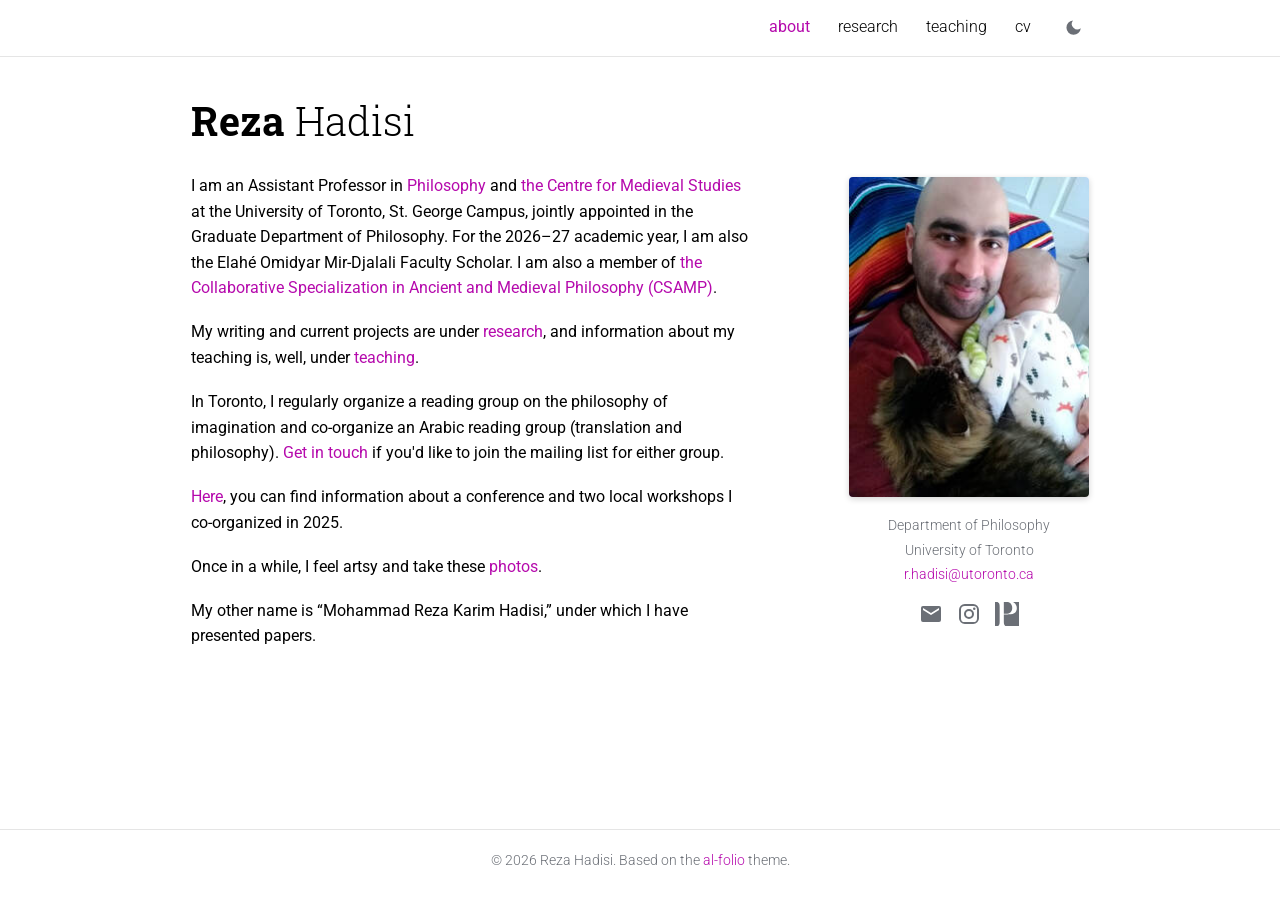
==== index.html @ bffade96 "Update index.html" ====
<!DOCTYPE html>
<html lang="en">
<head>
<meta charset="utf-8">
<meta name="viewport" content="width=device-width, initial-scale=1">
<title>Reza Hadisi – Philosophy, University of Toronto</title>
<meta name="description" content="Assistant Professor in Philosophy and the Centre for Medieval Studies, University of Toronto">
<link rel="canonical" href="https://rezahadisi.github.io/">
<link rel="icon" type="image/png" href="favicon.png">

<link rel="preconnect" href="https://fonts.googleapis.com">
<link rel="preconnect" href="https://fonts.gstatic.com" crossorigin>
<link rel="stylesheet" href="https://fonts.googleapis.com/css2?family=Roboto:wght@300;400;500;700&family=Roboto+Slab:wght@300;700&display=swap">
<link rel="stylesheet" href="/style.css">

<!-- Apply saved or system theme before first paint -->
<script>
(function () {
  try {
    var t = localStorage.getItem('theme');
    if (!t) t = window.matchMedia('(prefers-color-scheme: dark)').matches ? 'dark' : 'light';
    document.documentElement.setAttribute('data-theme', t);
  } catch (e) {}
})();
</script>

<!-- Google tag (gtag.js) -->
<script async src="https://www.googletagmanager.com/gtag/js?id=G-D5LY739W74"></script>
<script>
  window.dataLayer = window.dataLayer || [];
  function gtag(){dataLayer.push(arguments);}
  gtag('js', new Date());
  gtag('config', 'G-D5LY739W74');
</script>
</head>
<body>

<header class="site-header">
  <div class="bar">
    <button class="menu-btn" id="menu-btn" type="button" aria-label="Toggle menu" aria-controls="nav" aria-expanded="false">
      <svg viewBox="0 0 24 24" aria-hidden="true"><path d="M3 6h18v2H3zm0 5h18v2H3zm0 5h18v2H3z"/></svg>
    </button>

    <nav class="site-nav" id="nav" aria-label="Main">
      <a href="index.html" aria-current="page">about</a>
      <a href="research.html">research</a>
      <a href="teaching.html">teaching</a>
      <a href="cv.pdf" target="_blank" rel="noopener">cv</a>
      <button class="theme-toggle" id="theme-toggle" type="button" aria-label="Switch between light and dark mode">
        <svg class="icon-moon" viewBox="0 0 24 24" aria-hidden="true"><path d="M21 12.8A9 9 0 1 1 11.2 3a7 7 0 0 0 9.8 9.8z"/></svg>
        <svg class="icon-sun" viewBox="0 0 24 24" aria-hidden="true"><path d="M12 7a5 5 0 1 0 0 10 5 5 0 0 0 0-10zM11 1h2v3h-2zm0 19h2v3h-2zM1 11h3v2H1zm19 0h3v2h-3zM4.2 5.6l1.4-1.4 2.1 2.1-1.4 1.4zm12.1 12.1 1.4-1.4 2.1 2.1-1.4 1.4zM5.6 19.8l-1.4-1.4 2.1-2.1 1.4 1.4zM18.4 4.2l1.4 1.4-2.1 2.1-1.4-1.4z"/></svg>
      </button>
    </nav>
  </div>
</header>

<main>
  <h1 class="page-title"><b>Reza</b> Hadisi</h1>

  <div class="about">
    <aside class="profile">
      <img src="reza_hadisi.png" alt="Portrait of Reza Hadisi">
      <div class="contact">
        Department of Philosophy<br>
        University of Toronto<br>
        <a href="mailto:r.hadisi@utoronto.ca">r.hadisi@utoronto.ca</a>
      </div>
      <div class="social">
        <a href="mailto:r.hadisi@utoronto.ca" aria-label="Email">
          <svg viewBox="0 0 24 24" aria-hidden="true"><path d="M20 4H4a2 2 0 0 0-2 2v12a2 2 0 0 0 2 2h16a2 2 0 0 0 2-2V6a2 2 0 0 0-2-2zm0 4-8 5-8-5V6l8 5 8-5z"/></svg>
        </a>
        <a href="https://www.instagram.com/mrhadisi/" target="_blank" rel="noopener" aria-label="Instagram">
          <svg viewBox="0 0 24 24" aria-hidden="true"><path d="M7.8 2h8.4A5.8 5.8 0 0 1 22 7.8v8.4a5.8 5.8 0 0 1-5.8 5.8H7.8A5.8 5.8 0 0 1 2 16.2V7.8A5.8 5.8 0 0 1 7.8 2zm-.2 2A3.6 3.6 0 0 0 4 7.6v8.8A3.6 3.6 0 0 0 7.6 20h8.8a3.6 3.6 0 0 0 3.6-3.6V7.6A3.6 3.6 0 0 0 16.4 4zm9.65 1.5a1.25 1.25 0 1 1 0 2.5 1.25 1.25 0 0 1 0-2.5zM12 7a5 5 0 1 1 0 10 5 5 0 0 1 0-10zm0 2a3 3 0 1 0 0 6 3 3 0 0 0 0-6z"/></svg>
        </a>
        
        <a href="https://philpeople.org/profiles/reza-hadisi" target="_blank" rel="noopener" aria-label="PhilPeople profile" title="PhilPeople">
          <svg viewBox="0 0 206.86 206.86" aria-hidden="true"><path d="M116.98,99.13c5.83-1.58,11.03-4.49,15.6-8.74,10.67-9.69,16.01-22.6,16.01-38.72,0-8.93-1.55-17.13-4.66-24.59-3.1-7.46-7.54-13.53-13.31-18.22-5.25-4.39-11.28-7.34-18.08-8.87h-36.48V101.5h16.01c10.78,0,19.09-.79,24.91-2.37Z"/><path d="M153.79,0c3.9,1.78,7.62,4.02,11.14,6.75,15.46,11.76,23.2,27.45,23.2,47.05s-7.84,34.53-23.53,43.78c-8.17,4.79-18.08,7.68-29.73,8.66-3.7,.33-12.64,.49-26.79,.49h-32.02v58.65c0,11.11,.63,19.36,1.88,24.75,1.25,5.39,3.57,9.83,6.94,13.31,1.23,1.28,2.55,2.41,3.95,3.41h118.03V0h-53.06Z"/><path d="M34.89,11c-2.83-4.35-6.43-7.6-10.78-9.72-.96-.47-2-.89-3.09-1.28H0V206.86H27.51c1.4-1,2.71-2.13,3.95-3.41,3.48-3.48,5.83-7.9,7.02-13.23,1.2-5.33,1.8-13.61,1.8-24.83V44.98c0-9.37-.41-16.58-1.23-21.65-.82-5.06-2.21-9.17-4.17-12.33Z"/></svg>
        </a>

      </div>
    </aside>

    <p>I am an Assistant Professor in <a href="https://philosophy.utoronto.ca/">Philosophy</a> and <a href="https://www.medieval.utoronto.ca/">the Centre for Medieval Studies</a> at the University of Toronto, St. George Campus, jointly appointed in the Graduate Department of Philosophy. For the 2026–27 academic year, I am also the Elahé Omidyar Mir-Djalali Faculty Scholar. I am also a member of <a href="https://csamp.utoronto.ca/">the Collaborative Specialization in Ancient and Medieval Philosophy (CSAMP)</a>.</p>

    <p>My writing and current projects are under <a href="research.html">research</a>, and information about my teaching is, well, under <a href="teaching.html">teaching</a>.</p>

    <p>In Toronto, I regularly organize a reading group on the philosophy of imagination and co-organize an Arabic reading group (translation and philosophy). <a href="mailto:r.hadisi@utoronto.ca">Get in touch</a> if you'd like to join the mailing list for either group.</p>

    <p><a href="https://sites.google.com/view/globalphilosophy/home">Here</a>, you can find information about a conference and two local workshops I co-organized in 2025.</p>

    <p>Once in a while, I feel artsy and take these <a href="https://www.instagram.com/mrhadisi/" target="_blank" rel="noopener">photos</a>.</p>

    <p>My other name is “Mohammad Reza Karim Hadisi,” under which I have presented papers.</p>
  </div>
</main>

<footer class="site-footer">
  © 2026 Reza Hadisi. Based on the <a href="https://github.com/alshedivat/al-folio">al-folio</a> theme.
</footer>

<script>
(function () {
  var btn = document.getElementById('menu-btn');
  var nav = document.getElementById('nav');
  btn.addEventListener('click', function () {
    var open = nav.classList.toggle('open');
    btn.setAttribute('aria-expanded', open ? 'true' : 'false');
  });

  document.getElementById('theme-toggle').addEventListener('click', function () {
    var root = document.documentElement;
    var next = root.getAttribute('data-theme') === 'dark' ? 'light' : 'dark';
    root.setAttribute('data-theme', next);
    try { localStorage.setItem('theme', next); } catch (e) {}
  });
})();
</script>
</body>
</html>
---- style.css ----
/* Reza Hadisi: personal site. Based on the al-folio academic theme. */

:root {
  --bg: #ffffff;
  --text: #000000;
  --text-light: #6b6f76;
  --divider: rgba(0, 0, 0, 0.1);
  --accent: #b509ac;
  --accent-hover: #8a0883;
  --shadow: 0 2px 6px rgba(0, 0, 0, 0.18);
}

:root[data-theme="dark"] {
  --bg: #1c1c1d;
  --text: #f0f0f0;
  --text-light: #a3a7ad;
  --divider: rgba(255, 255, 255, 0.14);
  --accent: #2698ba;
  --accent-hover: #4fb8d8;
  --shadow: 0 2px 6px rgba(0, 0, 0, 0.6);
}

*,
*::before,
*::after { box-sizing: border-box; }

html { scroll-padding-top: 5rem; }

body {
  margin: 0;
  display: flex;
  flex-direction: column;
  min-height: 100vh;
  font-family: "Roboto", system-ui, -apple-system, "Segoe UI", sans-serif;
  font-size: 1rem;
  font-weight: 400;
  line-height: 1.6;
  color: var(--text);
  background: var(--bg);
  transition: background-color 0.2s ease, color 0.2s ease;
}

a {
  color: var(--accent);
  text-decoration: none;
}
a:hover { color: var(--accent-hover); text-decoration: underline; }
a:focus-visible,
button:focus-visible {
  outline: 2px solid var(--accent);
  outline-offset: 3px;
  border-radius: 2px;
}

/* ---------- Top bar ---------- */

.site-header {
  position: sticky;
  top: 0;
  z-index: 10;
  background: var(--bg);
  border-bottom: 1px solid var(--divider);
}

.bar {
  max-width: 930px;
  margin: 0 auto;
  padding: 0 1rem;
  min-height: 3.5rem;
  display: flex;
  align-items: center;
  justify-content: flex-end;
  flex-wrap: wrap;
}

.site-nav {
  display: flex;
  align-items: center;
  gap: 1.75rem;
}

.site-nav a {
  font-size: 1rem;
  font-weight: 300;
  color: var(--text);
  padding: 0.35rem 0;
  border-bottom: 2px solid transparent;
}
.site-nav a:hover { color: var(--accent); text-decoration: none; }
.site-nav a[aria-current="page"] {
  color: var(--accent);
  font-weight: 400;
}

.theme-toggle,
.menu-btn {
  background: none;
  border: 0;
  padding: 0.35rem;
  color: var(--text-light);
  cursor: pointer;
  line-height: 0;
}
.theme-toggle:hover,
.menu-btn:hover { color: var(--accent); }
.theme-toggle svg,
.menu-btn svg { width: 1.2rem; height: 1.2rem; fill: currentColor; }

.theme-toggle .icon-sun { display: none; }
:root[data-theme="dark"] .theme-toggle .icon-sun { display: block; }
:root[data-theme="dark"] .theme-toggle .icon-moon { display: none; }

.menu-btn { display: none; }

@media (max-width: 640px) {
  .menu-btn { display: block; }
  .site-nav {
    display: none;
    width: 100%;
    flex-direction: column;
    align-items: flex-start;
    gap: 0.25rem;
    padding: 0.25rem 0 1rem;
  }
  .site-nav.open { display: flex; }
}

/* ---------- Page ---------- */

main {
  flex: 1;
  width: 100%;
  max-width: 930px;
  margin: 0 auto;
  padding: 2.5rem 1rem 3rem;
}

.page-title {
  margin: 0 0 1.75rem;
  font-family: "Roboto Slab", Georgia, serif;
  font-size: 2.5rem;
  font-weight: 300;
  line-height: 1.2;
}
.page-title b { font-weight: 700; }

.profile {
  float: right;
  width: 240px;
  margin: 0.25rem 0 1.25rem 2.5rem;
  text-align: center;
}

.profile img {
  display: block;
  width: 240px;
  max-width: 100%;
  height: auto;
  border-radius: 4px;
  box-shadow: var(--shadow);
}

.contact {
  margin-top: 1.1rem;
  font-size: 0.9rem;
  font-weight: 300;
  color: var(--text-light);
  line-height: 1.7;
}

.social {
  display: flex;
  justify-content: center;
  gap: 0.9rem;
  margin-top: 0.9rem;
}
.social a {
  color: var(--text-light);
  line-height: 0;
}
.social a:hover { color: var(--accent); }
.social svg { width: 1.5rem; height: 1.5rem; fill: currentColor; }

.about p {
  margin: 0 0 1.15rem;
  max-width: 62ch;
}

.about::after { content: ""; display: block; clear: both; }

/* ---------- Footer ---------- */

.site-footer {
  padding: 1.25rem 1rem 1.75rem;
  text-align: center;
  font-size: 0.85rem;
  font-weight: 300;
  color: var(--text-light);
  border-top: 1px solid var(--divider);
}

/* ---------- Small screens ---------- */

@media (max-width: 720px) {
  main { padding-top: 1.75rem; }
  .page-title { font-size: 2rem; }
  .profile {
    float: none;
    width: auto;
    margin: 0 auto 1.75rem;
  }
  .profile img { margin: 0 auto; width: 220px; }
  .about p { max-width: none; }
}

@media (prefers-reduced-motion: reduce) {
  body { transition: none; }
}

/* ---------- Content pages (research, teaching) ---------- */

.page-intro {
  max-width: 62ch;
  margin: 0 0 1.5rem;
}

main h2 {
  margin: 2.75rem 0 1rem;
  padding-bottom: 0.4rem;
  font-family: "Roboto Slab", Georgia, serif;
  font-size: 1.6rem;
  font-weight: 300;
  line-height: 1.3;
  border-bottom: 1px solid var(--divider);
}

main h3 {
  margin: 1.75rem 0 0.75rem;
  font-size: 1.1rem;
  font-weight: 500;
  color: var(--text);
}

main ul {
  margin: 0 0 1rem;
  padding-left: 1.25rem;
}

main li {
  margin-bottom: 0.7rem;
  max-width: 70ch;
}

main li ul {
  margin: 0.4rem 0 0;
  padding-left: 1.1rem;
  font-size: 0.95rem;
  color: var(--text-light);
}
main li ul li { margin-bottom: 0.3rem; }
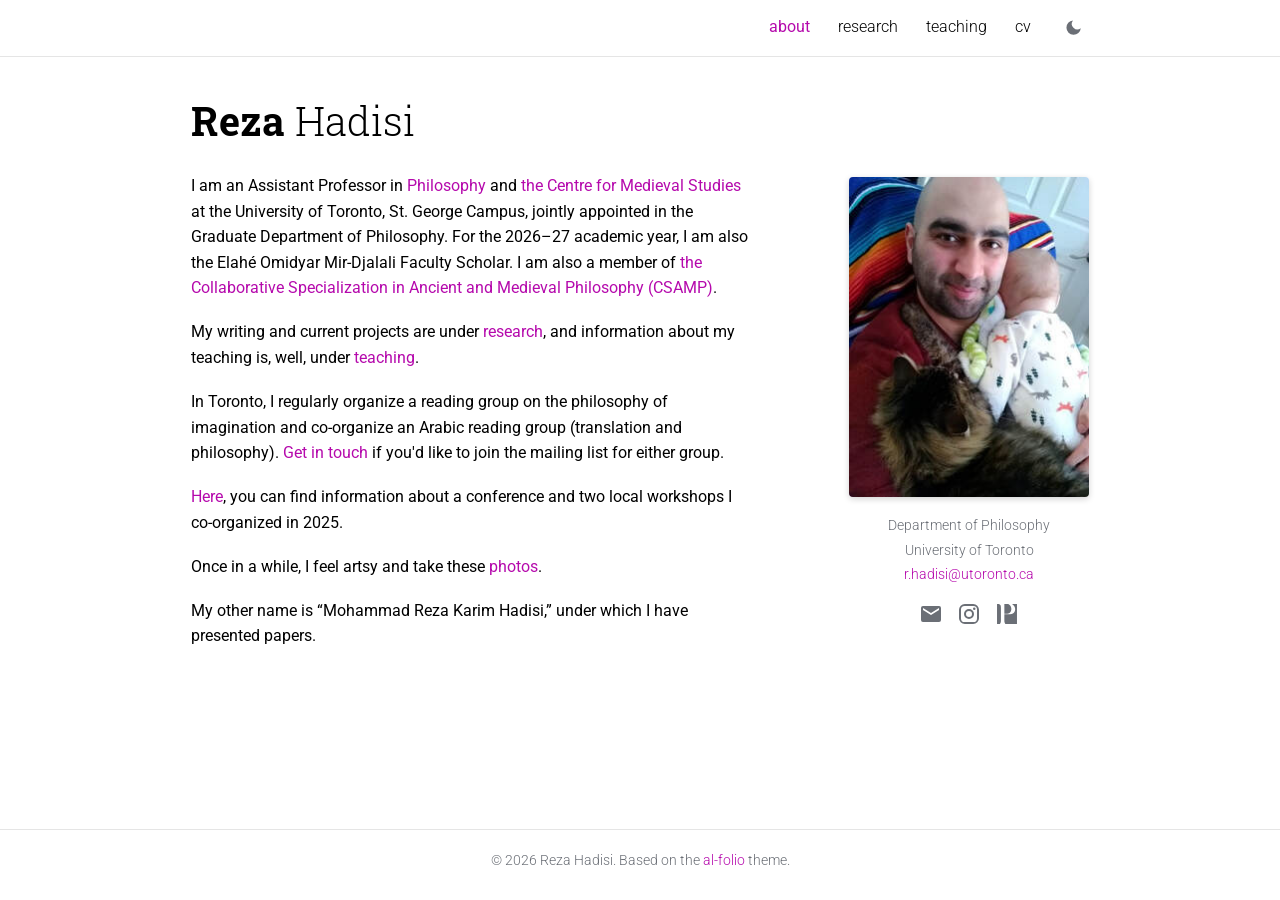
==== commit bf3924d1: "Update index.html" ====
--- a/index.html
+++ b/index.html
@@ -73,9 +73,10 @@
           <svg viewBox="0 0 24 24" aria-hidden="true"><path d="M7.8 2h8.4A5.8 5.8 0 0 1 22 7.8v8.4a5.8 5.8 0 0 1-5.8 5.8H7.8A5.8 5.8 0 0 1 2 16.2V7.8A5.8 5.8 0 0 1 7.8 2zm-.2 2A3.6 3.6 0 0 0 4 7.6v8.8A3.6 3.6 0 0 0 7.6 20h8.8a3.6 3.6 0 0 0 3.6-3.6V7.6A3.6 3.6 0 0 0 16.4 4zm9.65 1.5a1.25 1.25 0 1 1 0 2.5 1.25 1.25 0 0 1 0-2.5zM12 7a5 5 0 1 1 0 10 5 5 0 0 1 0-10zm0 2a3 3 0 1 0 0 6 3 3 0 0 0 0-6z"/></svg>
         </a>
         
-        <a href="https://philpeople.org/profiles/reza-hadisi" target="_blank" rel="noopener" aria-label="PhilPeople profile" title="PhilPeople">
-          <svg viewBox="0 0 206.86 206.86" aria-hidden="true"><path d="M116.98,99.13c5.83-1.58,11.03-4.49,15.6-8.74,10.67-9.69,16.01-22.6,16.01-38.72,0-8.93-1.55-17.13-4.66-24.59-3.1-7.46-7.54-13.53-13.31-18.22-5.25-4.39-11.28-7.34-18.08-8.87h-36.48V101.5h16.01c10.78,0,19.09-.79,24.91-2.37Z"/><path d="M153.79,0c3.9,1.78,7.62,4.02,11.14,6.75,15.46,11.76,23.2,27.45,23.2,47.05s-7.84,34.53-23.53,43.78c-8.17,4.79-18.08,7.68-29.73,8.66-3.7,.33-12.64,.49-26.79,.49h-32.02v58.65c0,11.11,.63,19.36,1.88,24.75,1.25,5.39,3.57,9.83,6.94,13.31,1.23,1.28,2.55,2.41,3.95,3.41h118.03V0h-53.06Z"/><path d="M34.89,11c-2.83-4.35-6.43-7.6-10.78-9.72-.96-.47-2-.89-3.09-1.28H0V206.86H27.51c1.4-1,2.71-2.13,3.95-3.41,3.48-3.48,5.83-7.9,7.02-13.23,1.2-5.33,1.8-13.61,1.8-24.83V44.98c0-9.37-.41-16.58-1.23-21.65-.82-5.06-2.21-9.17-4.17-12.33Z"/></svg>
+            <a href="https://philpeople.org/profiles/reza-hadisi" target="_blank" rel="noopener" aria-label="PhilPeople profile" title="PhilPeople">
+          <svg viewBox="-21 -21 248.86 248.86" aria-hidden="true"><path d="M116.98,99.13c5.83-1.58,11.03-4.49,15.6-8.74,10.67-9.69,16.01-22.6,16.01-38.72,0-8.93-1.55-17.13-4.66-24.59-3.1-7.46-7.54-13.53-13.31-18.22-5.25-4.39-11.28-7.34-18.08-8.87h-36.48V101.5h16.01c10.78,0,19.09-.79,24.91-2.37Z"/><path d="M153.79,0c3.9,1.78,7.62,4.02,11.14,6.75,15.46,11.76,23.2,27.45,23.2,47.05s-7.84,34.53-23.53,43.78c-8.17,4.79-18.08,7.68-29.73,8.66-3.7,.33-12.64,.49-26.79,.49h-32.02v58.65c0,11.11,.63,19.36,1.88,24.75,1.25,5.39,3.57,9.83,6.94,13.31,1.23,1.28,2.55,2.41,3.95,3.41h118.03V0h-53.06Z"/><path d="M34.89,11c-2.83-4.35-6.43-7.6-10.78-9.72-.96-.47-2-.89-3.09-1.28H0V206.86H27.51c1.4-1,2.71-2.13,3.95-3.41,3.48-3.48,5.83-7.9,7.02-13.23,1.2-5.33,1.8-13.61,1.8-24.83V44.98c0-9.37-.41-16.58-1.23-21.65-.82-5.06-2.21-9.17-4.17-12.33Z"/></svg>
         </a>
+
 
       </div>
     </aside>
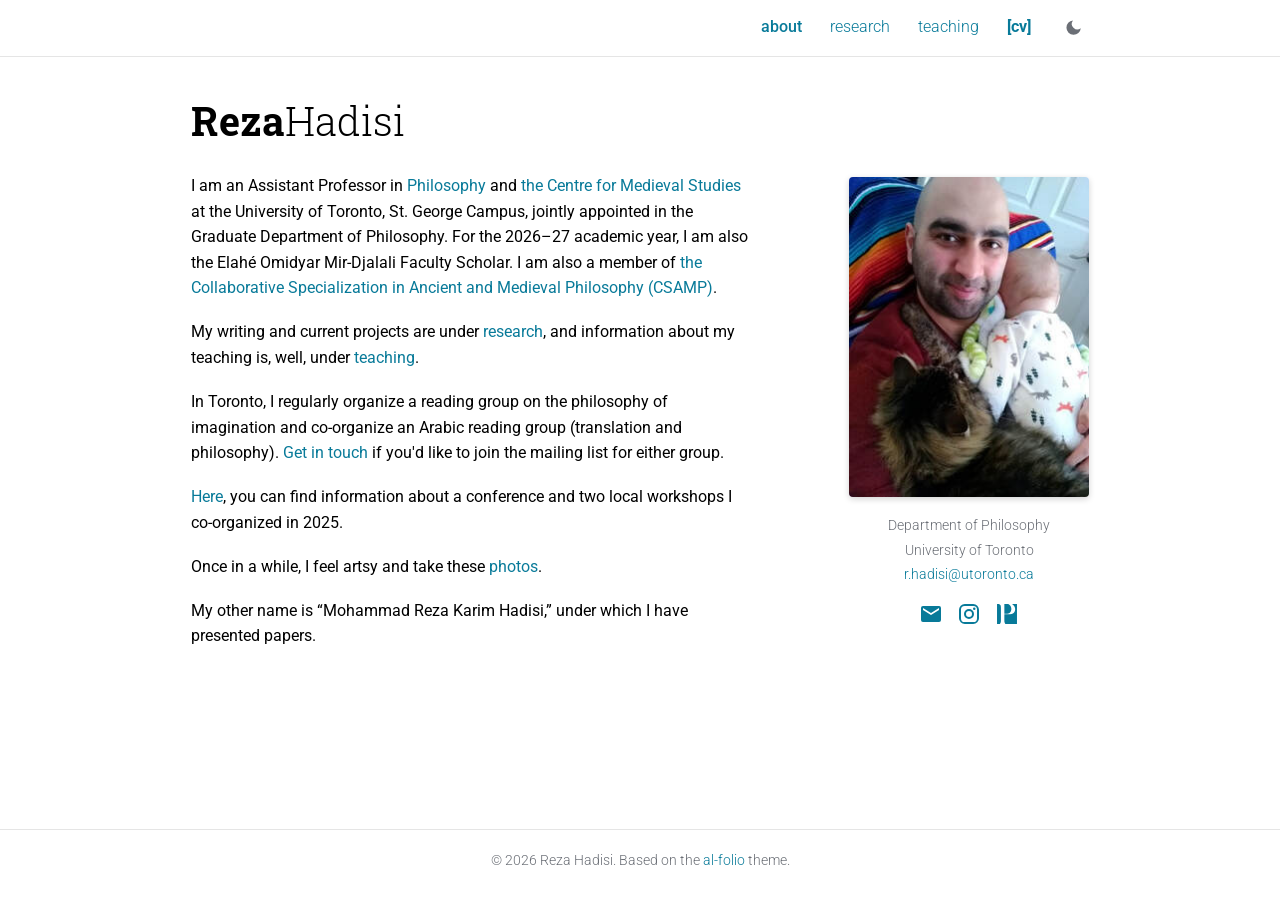
==== commit 18f83773: "Update index.html" ====
--- a/index.html
+++ b/index.html
@@ -45,7 +45,7 @@
       <a href="index.html" aria-current="page">about</a>
       <a href="research.html">research</a>
       <a href="teaching.html">teaching</a>
-      <a href="cv.pdf" target="_blank" rel="noopener">cv</a>
+      <a href="cv.pdf" target="_blank" rel="noopener" style="font-weight:bold;">[cv]</a>
       <button class="theme-toggle" id="theme-toggle" type="button" aria-label="Switch between light and dark mode">
         <svg class="icon-moon" viewBox="0 0 24 24" aria-hidden="true"><path d="M21 12.8A9 9 0 1 1 11.2 3a7 7 0 0 0 9.8 9.8z"/></svg>
         <svg class="icon-sun" viewBox="0 0 24 24" aria-hidden="true"><path d="M12 7a5 5 0 1 0 0 10 5 5 0 0 0 0-10zM11 1h2v3h-2zm0 19h2v3h-2zM1 11h3v2H1zm19 0h3v2h-3zM4.2 5.6l1.4-1.4 2.1 2.1-1.4 1.4zm12.1 12.1 1.4-1.4 2.1 2.1-1.4 1.4zM5.6 19.8l-1.4-1.4 2.1-2.1 1.4 1.4zM18.4 4.2l1.4 1.4-2.1 2.1-1.4-1.4z"/></svg>
@@ -55,7 +55,7 @@
 </header>
 
 <main>
-  <h1 class="page-title"><b>Reza</b> Hadisi</h1>
+  <h1 class="page-title"><b>Reza</b>Hadisi</h1>
 
   <div class="about">
     <aside class="profile">
--- a/style.css
+++ b/style.css
@@ -1,31 +1,30 @@
-/* Reza Hadisi: personal site. Based on the al-folio academic theme. */
 
 :root {
   --bg: #ffffff;
   --text: #000000;
   --text-light: #6b6f76;
   --divider: rgba(0, 0, 0, 0.1);
-  --accent: #b509ac;
-  --accent-hover: #8a0883;
+    --accent: #087a99;
+  --accent-hover: #05566d;
   --shadow: 0 2px 6px rgba(0, 0, 0, 0.18);
 }
-
+ 
 :root[data-theme="dark"] {
   --bg: #1c1c1d;
   --text: #f0f0f0;
   --text-light: #a3a7ad;
   --divider: rgba(255, 255, 255, 0.14);
-  --accent: #2698ba;
-  --accent-hover: #4fb8d8;
+    --accent: #4fc3df;
+  --accent-hover: #8adcee;
   --shadow: 0 2px 6px rgba(0, 0, 0, 0.6);
 }
-
+ 
 *,
 *::before,
 *::after { box-sizing: border-box; }
-
+ 
 html { scroll-padding-top: 5rem; }
-
+ 
 body {
   margin: 0;
   display: flex;
@@ -39,21 +38,11 @@
   background: var(--bg);
   transition: background-color 0.2s ease, color 0.2s ease;
 }
-
-a {
-  color: var(--accent);
-  text-decoration: none;
-}
-a:hover { color: var(--accent-hover); text-decoration: underline; }
-a:focus-visible,
-button:focus-visible {
-  outline: 2px solid var(--accent);
-  outline-offset: 3px;
-  border-radius: 2px;
-}
-
+ 
+
+ 
 /* ---------- Top bar ---------- */
-
+ 
 .site-header {
   position: sticky;
   top: 0;
@@ -61,7 +50,7 @@
   background: var(--bg);
   border-bottom: 1px solid var(--divider);
 }
-
+ 
 .bar {
   max-width: 930px;
   margin: 0 auto;
@@ -72,13 +61,13 @@
   justify-content: flex-end;
   flex-wrap: wrap;
 }
-
+ 
 .site-nav {
   display: flex;
   align-items: center;
   gap: 1.75rem;
 }
-
+ 
 .site-nav a {
   font-size: 1rem;
   font-weight: 300;
@@ -91,7 +80,7 @@
   color: var(--accent);
   font-weight: 400;
 }
-
+ 
 .theme-toggle,
 .menu-btn {
   background: none;
@@ -105,13 +94,13 @@
 .menu-btn:hover { color: var(--accent); }
 .theme-toggle svg,
 .menu-btn svg { width: 1.2rem; height: 1.2rem; fill: currentColor; }
-
+ 
 .theme-toggle .icon-sun { display: none; }
 :root[data-theme="dark"] .theme-toggle .icon-sun { display: block; }
 :root[data-theme="dark"] .theme-toggle .icon-moon { display: none; }
-
+ 
 .menu-btn { display: none; }
-
+ 
 @media (max-width: 640px) {
   .menu-btn { display: block; }
   .site-nav {
@@ -124,9 +113,9 @@
   }
   .site-nav.open { display: flex; }
 }
-
+ 
 /* ---------- Page ---------- */
-
+ 
 main {
   flex: 1;
   width: 100%;
@@ -134,7 +123,7 @@
   margin: 0 auto;
   padding: 2.5rem 1rem 3rem;
 }
-
+ 
 .page-title {
   margin: 0 0 1.75rem;
   font-family: "Roboto Slab", Georgia, serif;
@@ -143,14 +132,14 @@
   line-height: 1.2;
 }
 .page-title b { font-weight: 700; }
-
+ 
 .profile {
   float: right;
   width: 240px;
   margin: 0.25rem 0 1.25rem 2.5rem;
   text-align: center;
 }
-
+ 
 .profile img {
   display: block;
   width: 240px;
@@ -159,7 +148,7 @@
   border-radius: 4px;
   box-shadow: var(--shadow);
 }
-
+ 
 .contact {
   margin-top: 1.1rem;
   font-size: 0.9rem;
@@ -167,7 +156,7 @@
   color: var(--text-light);
   line-height: 1.7;
 }
-
+ 
 .social {
   display: flex;
   justify-content: center;
@@ -180,16 +169,16 @@
 }
 .social a:hover { color: var(--accent); }
 .social svg { width: 1.5rem; height: 1.5rem; fill: currentColor; }
-
+ 
 .about p {
   margin: 0 0 1.15rem;
   max-width: 62ch;
 }
-
+ 
 .about::after { content: ""; display: block; clear: both; }
-
+ 
 /* ---------- Footer ---------- */
-
+ 
 .site-footer {
   padding: 1.25rem 1rem 1.75rem;
   text-align: center;
@@ -198,9 +187,9 @@
   color: var(--text-light);
   border-top: 1px solid var(--divider);
 }
-
+ 
 /* ---------- Small screens ---------- */
-
+ 
 @media (max-width: 720px) {
   main { padding-top: 1.75rem; }
   .page-title { font-size: 2rem; }
@@ -212,18 +201,18 @@
   .profile img { margin: 0 auto; width: 220px; }
   .about p { max-width: none; }
 }
-
+ 
 @media (prefers-reduced-motion: reduce) {
   body { transition: none; }
 }
-
+ 
 /* ---------- Content pages (research, teaching) ---------- */
-
+ 
 .page-intro {
   max-width: 62ch;
   margin: 0 0 1.5rem;
 }
-
+ 
 main h2 {
   margin: 2.75rem 0 1rem;
   padding-bottom: 0.4rem;
@@ -233,24 +222,24 @@
   line-height: 1.3;
   border-bottom: 1px solid var(--divider);
 }
-
+ 
 main h3 {
   margin: 1.75rem 0 0.75rem;
   font-size: 1.1rem;
   font-weight: 500;
   color: var(--text);
 }
-
+ 
 main ul {
   margin: 0 0 1rem;
   padding-left: 1.25rem;
 }
-
+ 
 main li {
   margin-bottom: 0.7rem;
   max-width: 70ch;
 }
-
+ 
 main li ul {
   margin: 0.4rem 0 0;
   padding-left: 1.1rem;
@@ -258,3 +247,55 @@
   color: var(--text-light);
 }
 main li ul li { margin-bottom: 0.3rem; }
+ 
+/* ---------- Expandable abstracts ---------- */
+ 
+details.abstract { display: inline; margin-left: 0.5em; }
+ 
+details.abstract summary {
+  display: inline-block;
+  font-size: 0.9rem;
+  font-weight: 400;
+  color: var(--accent);
+  cursor: pointer;
+  list-style: none;
+  user-select: none;
+}
+details.abstract summary::-webkit-details-marker { display: none; }
+details.abstract summary::before { content: "["; }
+details.abstract summary::after  { content: "+]"; margin-left: 0.15em; }
+details.abstract[open] summary::after { content: "\2212]"; }
+details.abstract summary:hover { color: var(--accent-hover); text-decoration: underline; }
+ 
+details.abstract p {
+  margin: 0.5rem 0 0.25rem;
+  padding-left: 1rem;
+  border-left: 2px solid var(--divider);
+  max-width: 62ch;
+  font-size: 0.95rem;
+  font-weight: 300;
+  line-height: 1.6;
+  color: var(--text);
+}
+
+a,
+main a,
+.site-nav a,
+.social a {
+  color: var(--accent);
+  text-decoration: none;
+}
+
+a:hover,
+main a:hover,
+.site-nav a:hover,
+.social a:hover,
+details.abstract summary:hover {
+  color: var(--accent-hover);
+  text-decoration: none;
+}
+
+.site-nav a[aria-current="page"] {
+  color: var(--accent);
+  font-weight: 500;
+}
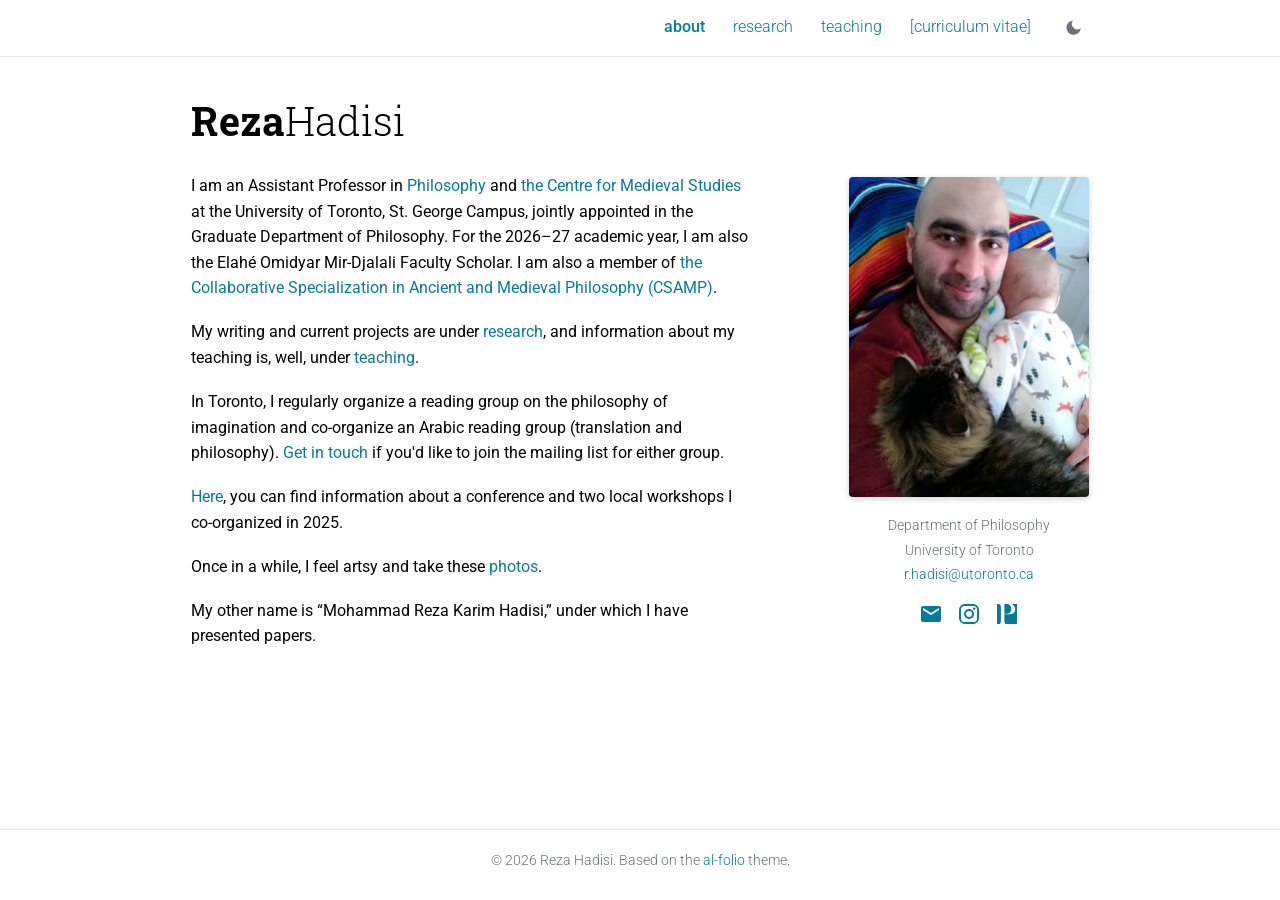
==== commit 70810eae: "Update index.html" ====
--- a/index.html
+++ b/index.html
@@ -45,7 +45,7 @@
       <a href="index.html" aria-current="page">about</a>
       <a href="research.html">research</a>
       <a href="teaching.html">teaching</a>
-      <a href="cv.pdf" target="_blank" rel="noopener" style="font-weight:bold;">[cv]</a>
+      <a href="cv.pdf" target="_blank" rel="noopener">[curriculum vitae]</a>
       <button class="theme-toggle" id="theme-toggle" type="button" aria-label="Switch between light and dark mode">
         <svg class="icon-moon" viewBox="0 0 24 24" aria-hidden="true"><path d="M21 12.8A9 9 0 1 1 11.2 3a7 7 0 0 0 9.8 9.8z"/></svg>
         <svg class="icon-sun" viewBox="0 0 24 24" aria-hidden="true"><path d="M12 7a5 5 0 1 0 0 10 5 5 0 0 0 0-10zM11 1h2v3h-2zm0 19h2v3h-2zM1 11h3v2H1zm19 0h3v2h-3zM4.2 5.6l1.4-1.4 2.1 2.1-1.4 1.4zm12.1 12.1 1.4-1.4 2.1 2.1-1.4 1.4zM5.6 19.8l-1.4-1.4 2.1-2.1 1.4 1.4zM18.4 4.2l1.4 1.4-2.1 2.1-1.4-1.4z"/></svg>
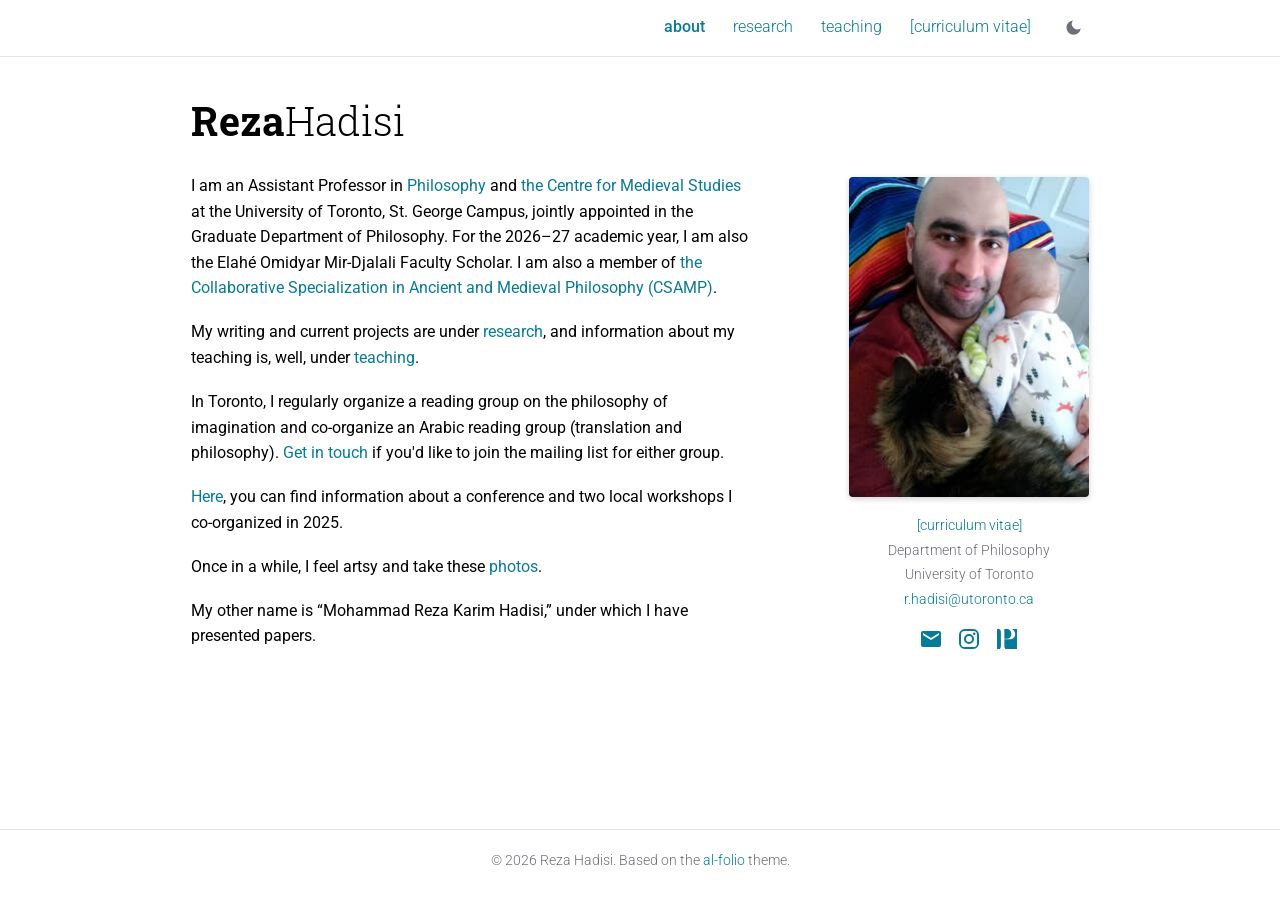
==== commit 5e836856: "Update index.html" ====
--- a/index.html
+++ b/index.html
@@ -61,6 +61,7 @@
     <aside class="profile">
       <img src="reza_hadisi.png" alt="Portrait of Reza Hadisi">
       <div class="contact">
+              <a href="cv.pdf" target="_blank">[curriculum vitae]</a><br>
         Department of Philosophy<br>
         University of Toronto<br>
         <a href="mailto:r.hadisi@utoronto.ca">r.hadisi@utoronto.ca</a>
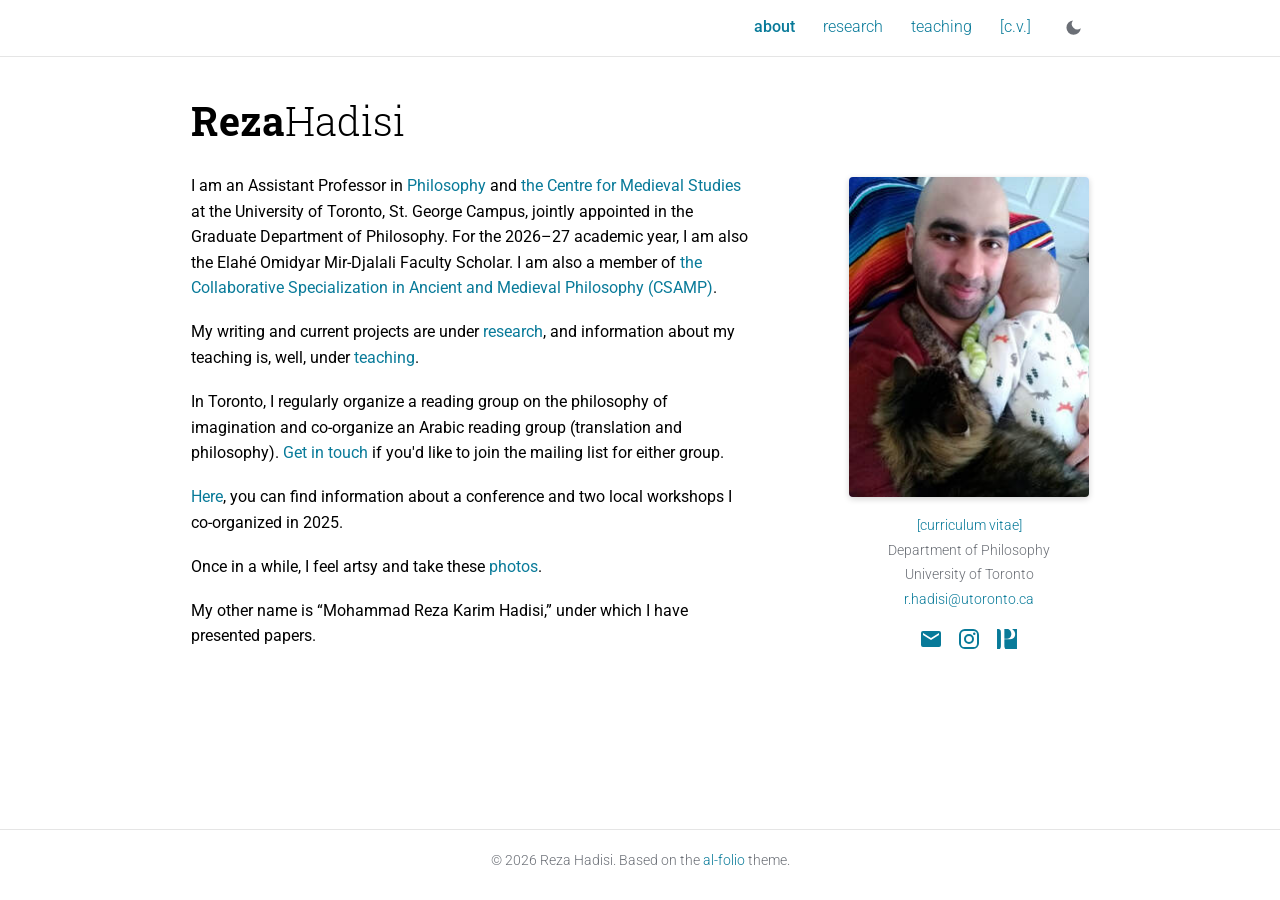
==== commit 78122204: "Update index.html" ====
--- a/index.html
+++ b/index.html
@@ -45,7 +45,7 @@
       <a href="index.html" aria-current="page">about</a>
       <a href="research.html">research</a>
       <a href="teaching.html">teaching</a>
-      <a href="cv.pdf" target="_blank" rel="noopener">[curriculum vitae]</a>
+      <a href="cv.pdf" target="_blank" rel="noopener">[c.v.]</a>
       <button class="theme-toggle" id="theme-toggle" type="button" aria-label="Switch between light and dark mode">
         <svg class="icon-moon" viewBox="0 0 24 24" aria-hidden="true"><path d="M21 12.8A9 9 0 1 1 11.2 3a7 7 0 0 0 9.8 9.8z"/></svg>
         <svg class="icon-sun" viewBox="0 0 24 24" aria-hidden="true"><path d="M12 7a5 5 0 1 0 0 10 5 5 0 0 0 0-10zM11 1h2v3h-2zm0 19h2v3h-2zM1 11h3v2H1zm19 0h3v2h-3zM4.2 5.6l1.4-1.4 2.1 2.1-1.4 1.4zm12.1 12.1 1.4-1.4 2.1 2.1-1.4 1.4zM5.6 19.8l-1.4-1.4 2.1-2.1 1.4 1.4zM18.4 4.2l1.4 1.4-2.1 2.1-1.4-1.4z"/></svg>
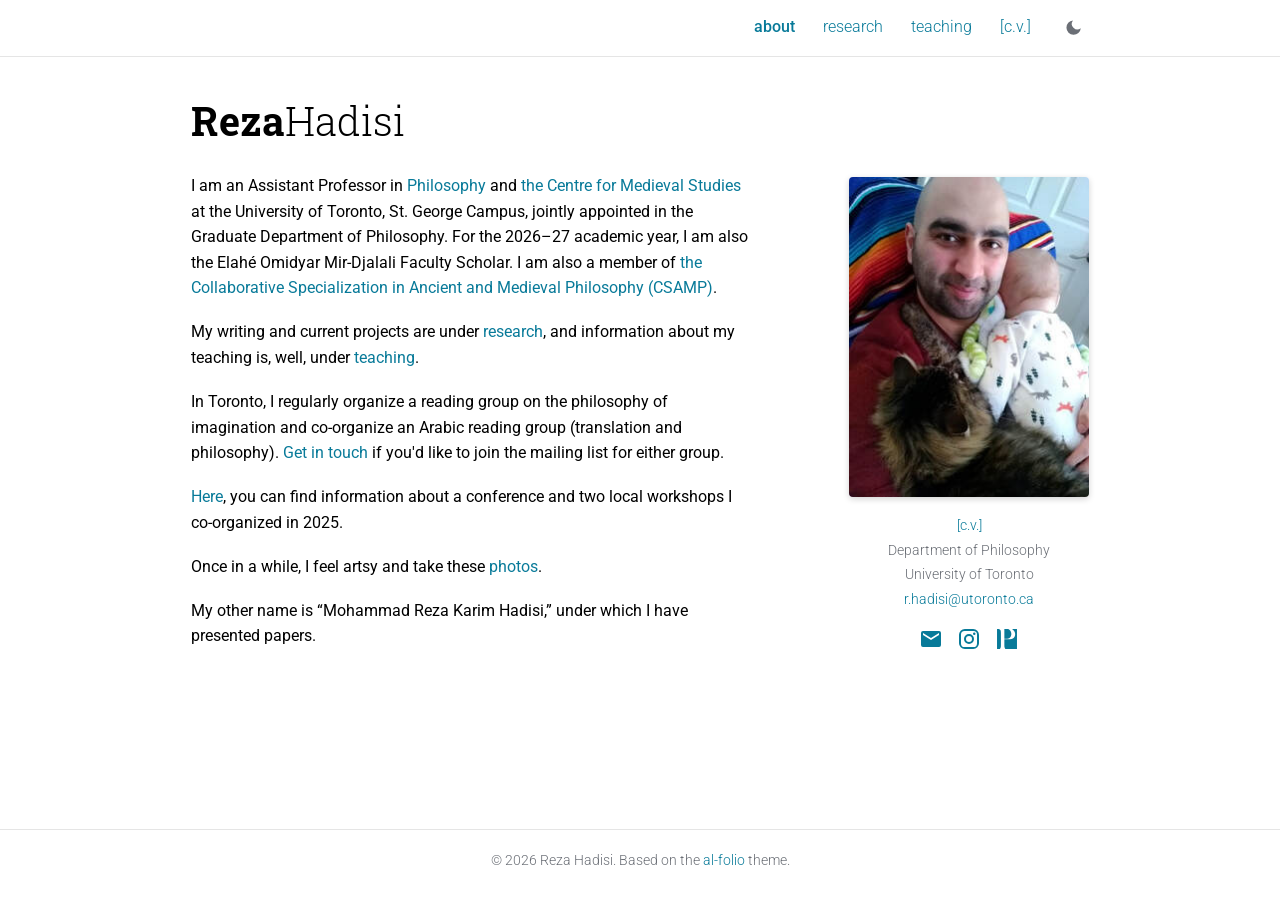
==== commit 94d9362f: "Update index.html" ====
--- a/index.html
+++ b/index.html
@@ -61,7 +61,7 @@
     <aside class="profile">
       <img src="reza_hadisi.png" alt="Portrait of Reza Hadisi">
       <div class="contact">
-              <a href="cv.pdf" target="_blank">[curriculum vitae]</a><br>
+              <a href="cv.pdf" target="_blank">[c.v.]</a><br>
         Department of Philosophy<br>
         University of Toronto<br>
         <a href="mailto:r.hadisi@utoronto.ca">r.hadisi@utoronto.ca</a>
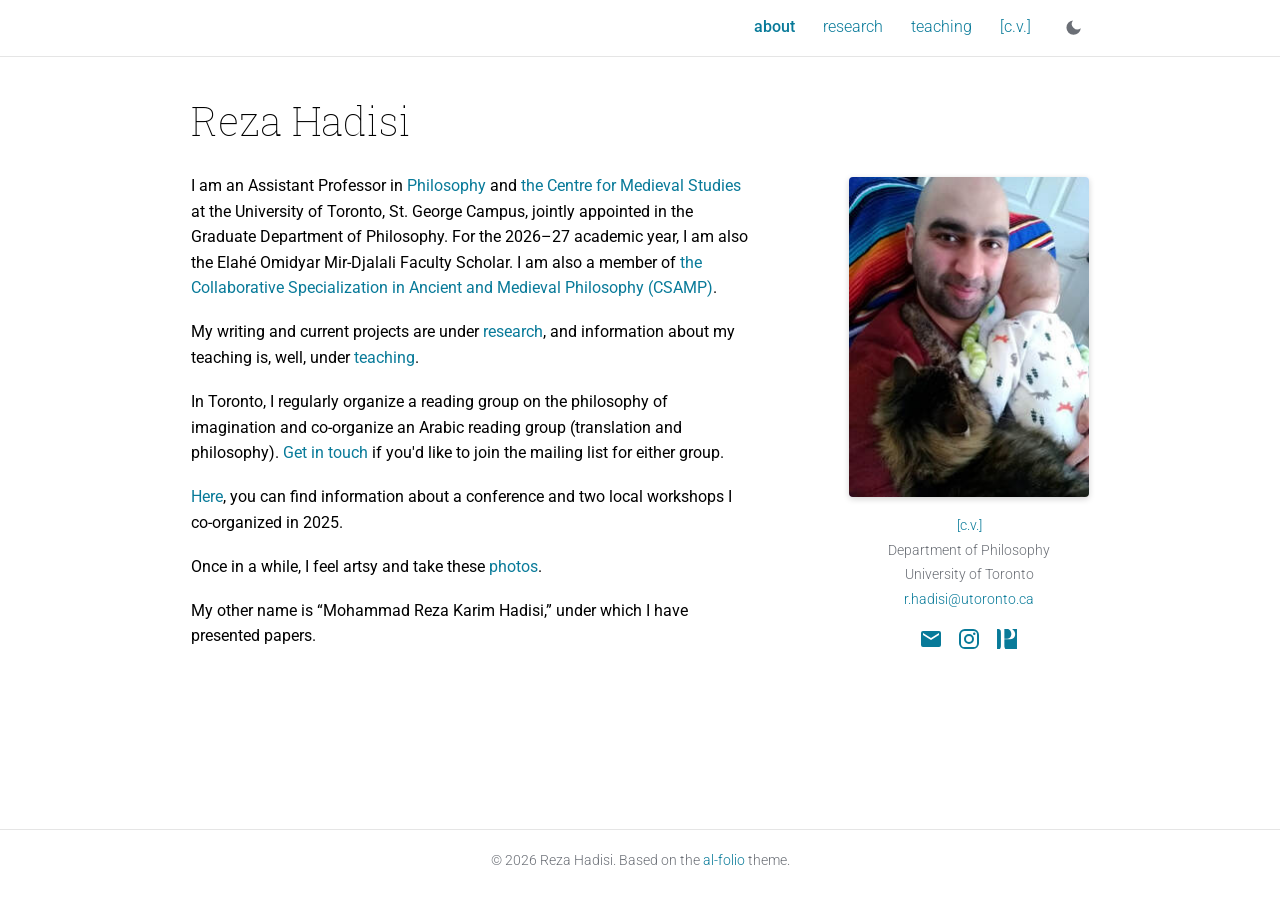
==== commit adb10fbc: "Update index.html" ====
--- a/index.html
+++ b/index.html
@@ -55,7 +55,7 @@
 </header>
 
 <main>
-  <h1 class="page-title"><b>Reza</b>Hadisi</h1>
+  <h1 class="page-title" style="font-weight:lighter;">Reza Hadisi</h1>
 
   <div class="about">
     <aside class="profile">
